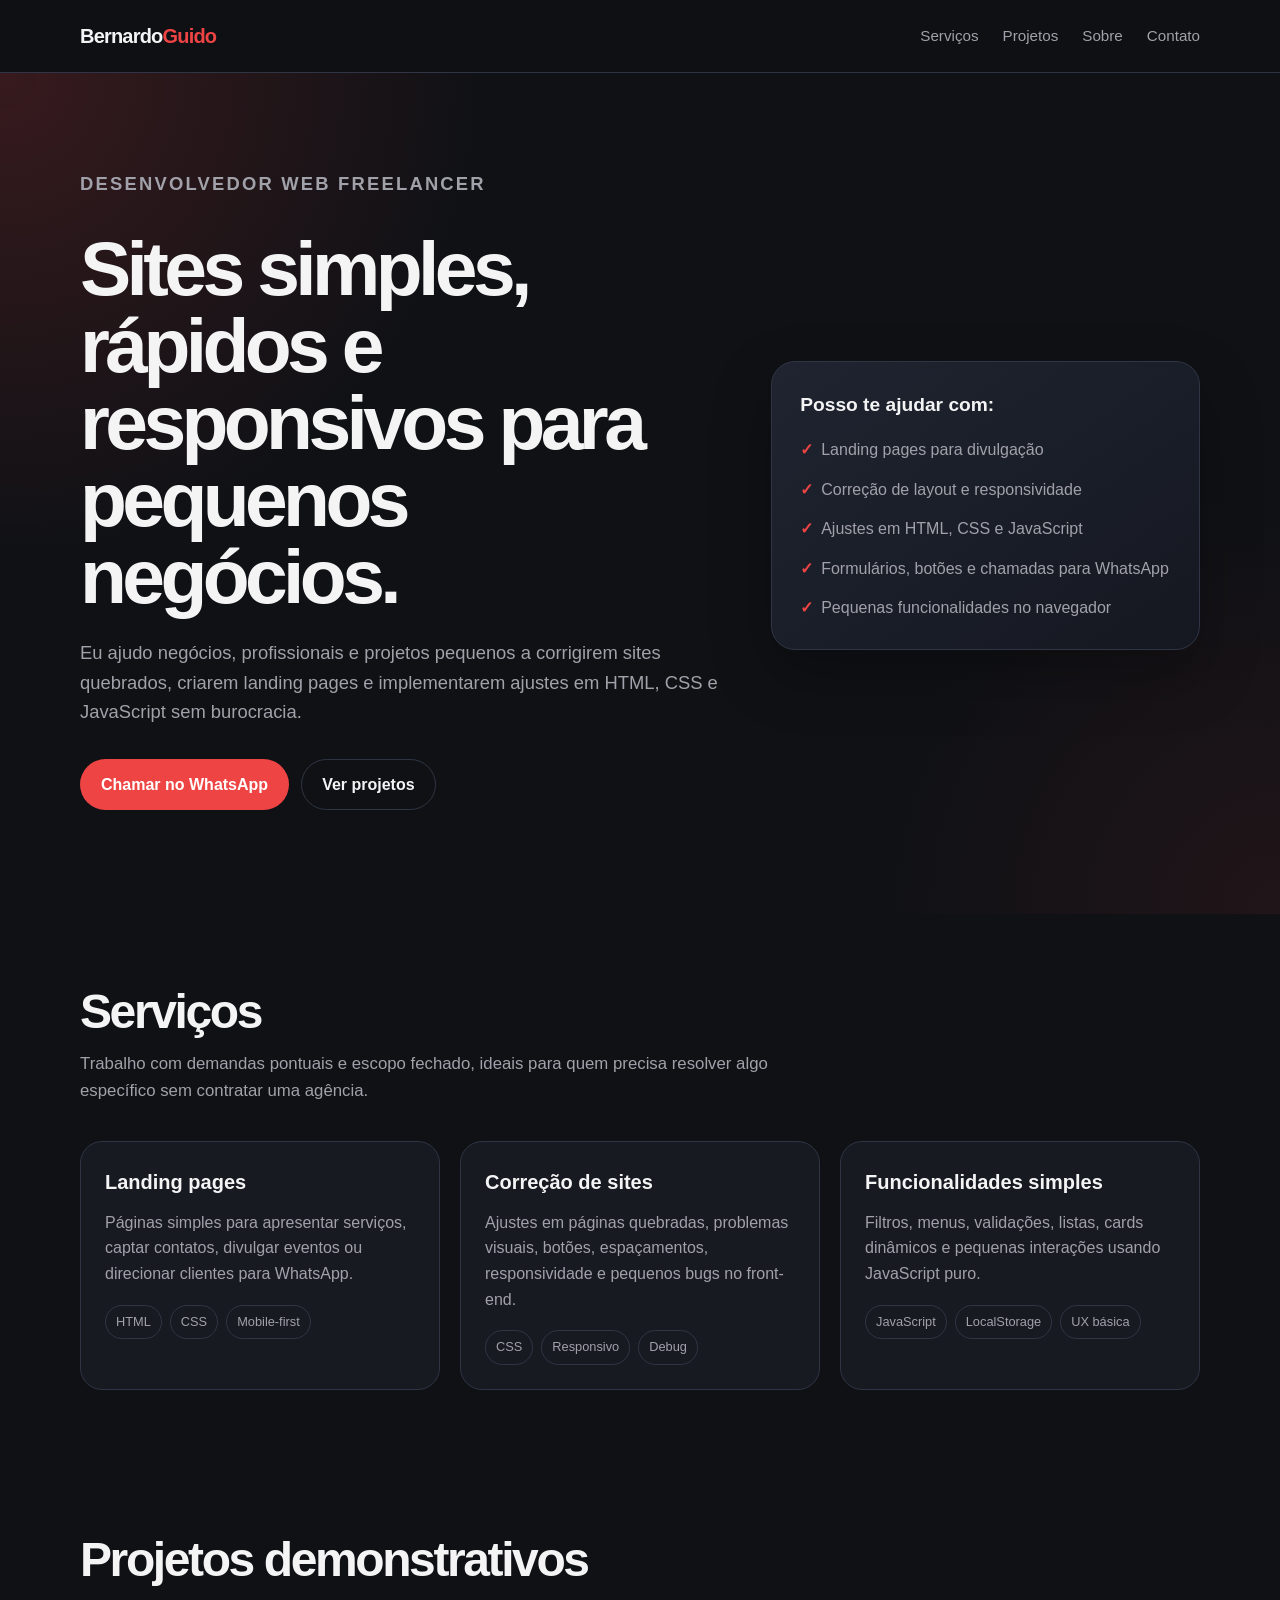
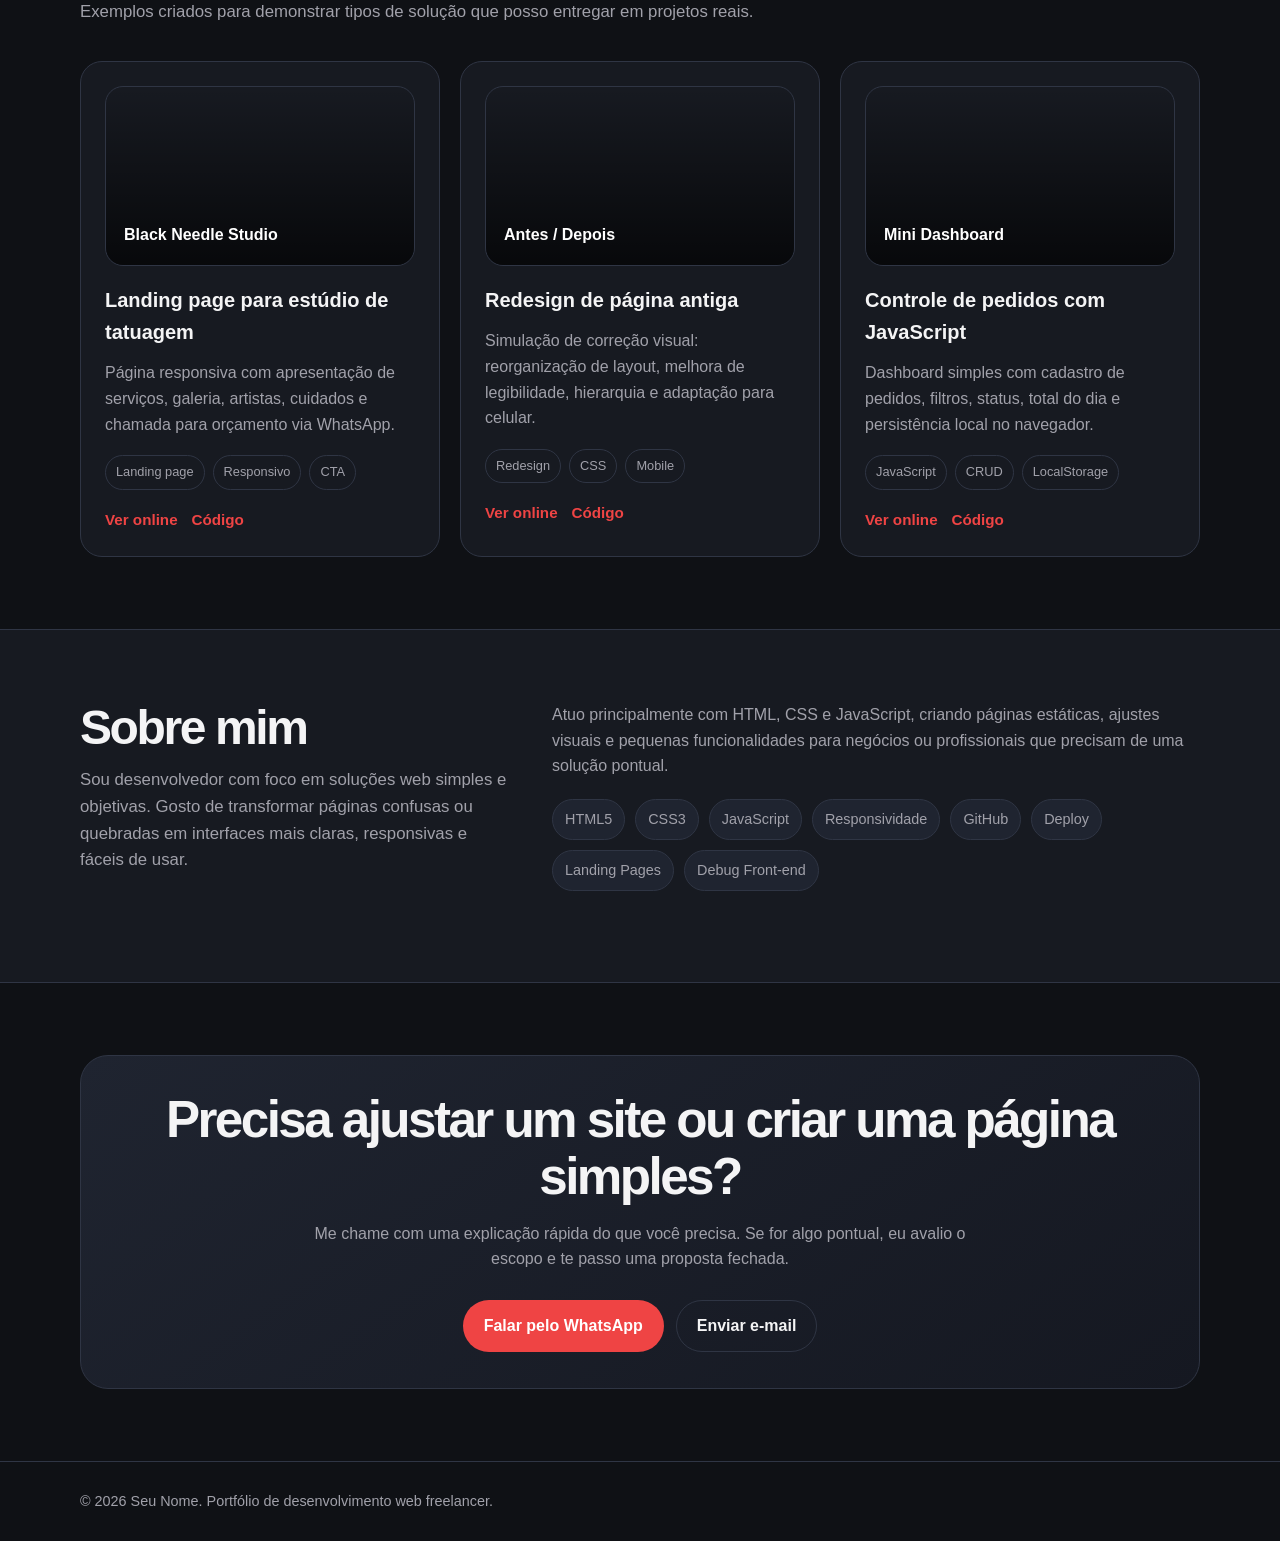
==== index.html @ eb77a030 "removido de pasta interna direto para a raiz" ====
<html lang="pt-BR">
<head>
  <meta charset="UTF-8" />
  <meta name="viewport" content="width=device-width, initial-scale=1.0" />
  <meta name="description" content="Portfólio de desenvolvedor web freelancer especializado em landing pages, ajustes de sites, responsividade e pequenos sistemas em JavaScript." />
  <title>Bernardo Guido | Desenvolvedor Web Freelancer</title>
  <link rel="stylesheet" href="styles.css" />
</head>
<body>
  <header>
    <div class="container nav">
<a href="#top" class="logo">Bernardo<span>Guido</span></a>

<button class="menu-toggle" type="button" aria-label="Abrir menu" aria-expanded="false" aria-controls="menu-principal">
  <span></span>
  <span></span>
  <span></span>
</button>

<nav id="menu-principal" class="nav-links" aria-label="Navegação principal">
        <a href="#servicos">Serviços</a>
        <a href="#projetos">Projetos</a>
        <a href="#sobre">Sobre</a>
        <a href="#contato">Contato</a>
      </nav>
    </div>
  </header>

  <main id="top">
    <section class="hero">
      <div class="container hero-grid">
        <div>
          <p class="eyebrow">Desenvolvedor web freelancer</p>
          <h1>Sites simples, rápidos e responsivos para pequenos negócios.</h1>
          <p>
            Eu ajudo negócios, profissionais e projetos pequenos a corrigirem sites quebrados,
            criarem landing pages e implementarem ajustes em HTML, CSS e JavaScript sem burocracia.
          </p>
          <div class="hero-actions">
            <a class="btn btn-primary" href="https://wa.me/5511970653429" target="_blank" rel="noopener noreferrer">Chamar no WhatsApp</a>
            <a class="btn btn-secondary" href="#projetos">Ver projetos</a>
          </div>
        </div>

        <aside class="hero-card" aria-label="Resumo dos serviços">
          <h2>Posso te ajudar com:</h2>
          <ul>
            <li>Landing pages para divulgação</li>
            <li>Correção de layout e responsividade</li>
            <li>Ajustes em HTML, CSS e JavaScript</li>
            <li>Formulários, botões e chamadas para WhatsApp</li>
            <li>Pequenas funcionalidades no navegador</li>
          </ul>
        </aside>
      </div>
    </section>

    <section id="servicos">
      <div class="container">
        <div class="section-header">
          <h2>Serviços</h2>
          <p>Trabalho com demandas pontuais e escopo fechado, ideais para quem precisa resolver algo específico sem contratar uma agência.</p>
        </div>

        <div class="services-grid">
          <article class="card">
            <h3>Landing pages</h3>
            <p>Páginas simples para apresentar serviços, captar contatos, divulgar eventos ou direcionar clientes para WhatsApp.</p>
            <div class="tags">
              <span class="tag">HTML</span>
              <span class="tag">CSS</span>
              <span class="tag">Mobile-first</span>
            </div>
          </article>

          <article class="card">
            <h3>Correção de sites</h3>
            <p>Ajustes em páginas quebradas, problemas visuais, botões, espaçamentos, responsividade e pequenos bugs no front-end.</p>
            <div class="tags">
              <span class="tag">CSS</span>
              <span class="tag">Responsivo</span>
              <span class="tag">Debug</span>
            </div>
          </article>

          <article class="card">
            <h3>Funcionalidades simples</h3>
            <p>Filtros, menus, validações, listas, cards dinâmicos e pequenas interações usando JavaScript puro.</p>
            <div class="tags">
              <span class="tag">JavaScript</span>
              <span class="tag">LocalStorage</span>
              <span class="tag">UX básica</span>
            </div>
          </article>
        </div>
      </div>
    </section>

    <section id="projetos">
      <div class="container">
        <div class="section-header">
          <h2>Projetos demonstrativos</h2>
          <p>Exemplos criados para demonstrar tipos de solução que posso entregar em projetos reais.</p>
        </div>

        <div class="projects-grid">
          <article class="card">
            <div class="project-preview">Black Needle Studio</div>
            <h3>Landing page para estúdio de tatuagem</h3>
            <p>Página responsiva com apresentação de serviços, galeria, artistas, cuidados e chamada para orçamento via WhatsApp.</p>
            <div class="tags">
              <span class="tag">Landing page</span>
              <span class="tag">Responsivo</span>
              <span class="tag">CTA</span>
            </div>
            <div class="project-links">
              <a href="./projetos/black-needle-studio/" aria-label="Ver projeto Black Needle Studio online">Ver online</a>
              <a href="#" aria-label="Ver código Black Needle Studio">Código</a>
            </div>
          </article>

          <article class="card">
            <div class="project-preview">Antes / Depois</div>
            <h3>Redesign de página antiga</h3>
            <p>Simulação de correção visual: reorganização de layout, melhora de legibilidade, hierarquia e adaptação para celular.</p>
            <div class="tags">
              <span class="tag">Redesign</span>
              <span class="tag">CSS</span>
              <span class="tag">Mobile</span>
            </div>
            <div class="project-links">
              <a href="./projetos/auto-oficina-sao-jorge/" aria-label="Ver projeto Auto Oficina São Jorge online">Ver online</a>
              <a href="#" aria-label="Ver código do redesign">Código</a>
            </div>
          </article>

          <article class="card">
            <div class="project-preview">Mini Dashboard</div>
            <h3>Controle de pedidos com JavaScript</h3>
            <p>Dashboard simples com cadastro de pedidos, filtros, status, total do dia e persistência local no navegador.</p>
            <div class="tags">
              <span class="tag">JavaScript</span>
              <span class="tag">CRUD</span>
              <span class="tag">LocalStorage</span>
            </div>
            <div class="project-links">
              <a href="./projetos/pedido-facil-dashboard/" aria-label="Ver projeto PedidoFácil Dashboard online">Ver online</a>
              <a href="#" aria-label="Ver código do mini dashboard">Código</a>
            </div>
          </article>
        </div>
      </div>
    </section>

    <section id="sobre" class="about">
      <div class="container about-grid">
        <div class="section-header">
          <h2>Sobre mim</h2>
          <p>
            Sou desenvolvedor com foco em soluções web simples e objetivas. Gosto de transformar páginas confusas ou quebradas em interfaces mais claras, responsivas e fáceis de usar.
          </p>
        </div>

        <div>
          <p class="about-text">
            Atuo principalmente com HTML, CSS e JavaScript, criando páginas estáticas, ajustes visuais e pequenas funcionalidades para negócios ou profissionais que precisam de uma solução pontual.
          </p>
          <div class="skills">
            <span class="skill">HTML5</span>
            <span class="skill">CSS3</span>
            <span class="skill">JavaScript</span>
            <span class="skill">Responsividade</span>
            <span class="skill">GitHub</span>
            <span class="skill">Deploy</span>
            <span class="skill">Landing Pages</span>
            <span class="skill">Debug Front-end</span>
          </div>
        </div>
      </div>
    </section>

    <section id="contato">
      <div class="container">
        <div class="contact-box">
          <h2>Precisa ajustar um site ou criar uma página simples?</h2>
          <p>
            Me chame com uma explicação rápida do que você precisa. Se for algo pontual, eu avalio o escopo e te passo uma proposta fechada.
          </p>
          <div class="hero-actions contact-actions">
            <a class="btn btn-primary" href="" target="_blank" rel="noopener noreferrer">Falar pelo WhatsApp</a>
            <a class="btn btn-secondary" href="">Enviar e-mail</a>
          </div>
        </div>
      </div>
    </section>
  </main>

  <footer>
    <div class="container">
      <p>© 2026 Seu Nome. Portfólio de desenvolvimento web freelancer.</p>
    </div>
  </footer>
  <script src="script.js"></script>
</body>
</html>
---- styles.css ----
:root {
  --bg: #0f1115;
  --bg-soft: #171a21;
  --card: #1f2430;
  --text: #f4f4f5;
  --muted: #a1a1aa;
  --accent: #ef4444;
  --accent-hover: #dc2626;
  --border: #2f3544;
  --max-width: 1120px;
}

* {
  box-sizing: border-box;
  margin: 0;
  padding: 0;
}

html {
  scroll-behavior: smooth;
}

body {
  font-family: Arial, Helvetica, sans-serif;
  background: var(--bg);
  color: var(--text);
  line-height: 1.6;
}

a {
  color: inherit;
  text-decoration: none;
}

img {
  max-width: 100%;
  display: block;
}

.container {
  width: min(100% - 32px, var(--max-width));
  margin: 0 auto;
}

header {
  position: sticky;
  top: 0;
  z-index: 10;
  background: rgba(15, 17, 21, 0.92);
  backdrop-filter: blur(12px);
  border-bottom: 1px solid var(--border);
}

.nav {
  position: relative;
  min-height: 72px;
  display: flex;
  align-items: center;
  justify-content: space-between;
  gap: 24px;
}

.logo {
  font-weight: 800;
  letter-spacing: -0.04em;
  font-size: 1.25rem;
}

.logo span {
  color: var(--accent);
}

.nav-links {
  display: flex;
  align-items: center;
  gap: 24px;
  font-size: 0.95rem;
  color: var(--muted);
}

.nav-links a:hover {
  color: var(--text);
}

.menu-toggle {
  display: none;
  width: 44px;
  height: 44px;
  border: 1px solid var(--border);
  border-radius: 12px;
  background: transparent;
  cursor: pointer;
  align-items: center;
  justify-content: center;
  flex-direction: column;
  gap: 5px;
}

.menu-toggle span {
  width: 20px;
  height: 2px;
  border-radius: 999px;
  background: var(--text);
  transition: 0.2s ease;
}

.menu-toggle[aria-expanded="true"] span:nth-child(1) {
  transform: translateY(7px) rotate(45deg);
}

.menu-toggle[aria-expanded="true"] span:nth-child(2) {
  opacity: 0;
}

.menu-toggle[aria-expanded="true"] span:nth-child(3) {
  transform: translateY(-7px) rotate(-45deg);
}

.btn {
  display: inline-flex;
  align-items: center;
  justify-content: center;
  border-radius: 999px;
  padding: 12px 20px;
  font-weight: 700;
  border: 1px solid transparent;
  transition: 0.2s ease;
  cursor: pointer;
}

.btn-primary {
  background: var(--accent);
  color: white;
}

.btn-primary:hover {
  background: var(--accent-hover);
  transform: translateY(-1px);
}

.btn-secondary {
  border-color: var(--border);
  color: var(--text);
  background: transparent;
}

.btn-secondary:hover {
  border-color: var(--accent);
  color: white;
}

.hero {
  padding: 96px 0 72px;
  background:
    radial-gradient(circle at top left, rgba(239, 68, 68, 0.18), transparent 32%),
    radial-gradient(circle at bottom right, rgba(239, 68, 68, 0.08), transparent 28%);
}

.hero-grid {
  display: grid;
  grid-template-columns: 1.2fr 0.8fr;
  gap: 48px;
  align-items: center;
}

.eyebrow {
  color: var(--accent);
  font-weight: 800;
  text-transform: uppercase;
  letter-spacing: 0.12em;
  font-size: 0.8rem;
  margin-bottom: 16px;
}

h1 {
  font-size: clamp(2.4rem, 7vw, 4.8rem);
  line-height: 1;
  letter-spacing: -0.06em;
  margin-bottom: 24px;
}

.hero p {
  color: var(--muted);
  font-size: 1.15rem;
  max-width: 640px;
  margin-bottom: 32px;
}

.hero-actions {
  display: flex;
  flex-wrap: wrap;
  gap: 12px;
  margin-bottom: 32px;
}

.hero-card {
  background: linear-gradient(145deg, var(--card), #151821);
  border: 1px solid var(--border);
  border-radius: 24px;
  padding: 28px;
  box-shadow: 0 24px 60px rgba(0, 0, 0, 0.28);
}

.hero-card h2 {
  font-size: 1.2rem;
  margin-bottom: 16px;
}

.hero-card ul {
  list-style: none;
  display: grid;
  gap: 14px;
  color: var(--muted);
}

.hero-card li::before {
  content: "✓";
  color: var(--accent);
  font-weight: 900;
  margin-right: 8px;
}

section {
  padding: 72px 0;
}

.section-header {
  margin-bottom: 36px;
  max-width: 720px;
}

.section-header h2 {
  font-size: clamp(2rem, 4vw, 3rem);
  line-height: 1.1;
  letter-spacing: -0.05em;
  margin-bottom: 12px;
}

.section-header p {
  color: var(--muted);
  font-size: 1.05rem;
}

.services-grid,
.projects-grid {
  display: grid;
  grid-template-columns: repeat(3, 1fr);
  gap: 20px;
}

.card {
  background: var(--bg-soft);
  border: 1px solid var(--border);
  border-radius: 22px;
  padding: 24px;
  min-height: 100%;
}

.card h3 {
  font-size: 1.25rem;
  margin-bottom: 12px;
}

.card p {
  color: var(--muted);
  margin-bottom: 16px;
}

.tags {
  display: flex;
  flex-wrap: wrap;
  gap: 8px;
  margin-top: 18px;
}

.tag {
  font-size: 0.8rem;
  color: var(--muted);
  border: 1px solid var(--border);
  border-radius: 999px;
  padding: 6px 10px;
}

.project-preview {
  height: 180px;
  border-radius: 18px;
  margin-bottom: 18px;
  border: 1px solid var(--border);
  display: flex;
  align-items: end;
  padding: 18px;
  color: white;
  font-weight: 900;
  overflow: hidden;
  position: relative;
  isolation: isolate;
}

.project-preview::before {
  content: "";
  position: absolute;
  inset: 0;
  background: linear-gradient(180deg, transparent, rgba(0, 0, 0, 0.68));
  z-index: -1;
}

.project-preview span {
  position: relative;
  z-index: 1;
}

.project-preview-tattoo {
  background:
    radial-gradient(circle at 70% 20%, rgba(239, 68, 68, 0.28), transparent 26%),
    linear-gradient(135deg, #ece7dd 0%, #111111 58%, #b31312 100%);
}

.project-preview-redesign {
  background:
    linear-gradient(135deg, #fef08a 0%, #f97316 34%, #1f2933 72%, #ffffff 100%);
}

.project-preview-dashboard {
  background:
    radial-gradient(circle at 75% 25%, rgba(156, 255, 58, 0.28), transparent 28%),
    linear-gradient(135deg, #070b12 0%, #101827 55%, #9cff3a 140%);
}

.project-card {
  display: flex;
  flex-direction: column;
}

.project-card .project-links {
  margin-top: auto;
  padding-top: 18px;
}

.project-links {
  display: flex;
  gap: 14px;
  margin-top: 18px;
  font-weight: 700;
  font-size: 0.95rem;
}

.project-links a {
  color: var(--accent);
}

.about {
  background: var(--bg-soft);
  border-top: 1px solid var(--border);
  border-bottom: 1px solid var(--border);
}

.about-grid {
  display: grid;
  grid-template-columns: 0.8fr 1.2fr;
  gap: 40px;
  align-items: start;
}

.about-text {
  color: var(--muted);
  margin-bottom: 20px;
}

.skills {
  display: flex;
  flex-wrap: wrap;
  gap: 10px;
}

.skill {
  background: var(--card);
  border: 1px solid var(--border);
  border-radius: 999px;
  padding: 8px 12px;
  color: var(--muted);
  font-size: 0.9rem;
}

.contact-box {
  background: linear-gradient(145deg, var(--card), #151821);
  border: 1px solid var(--border);
  border-radius: 28px;
  padding: 36px;
  text-align: center;
}

.contact-box h2 {
  font-size: clamp(2rem, 4vw, 3.2rem);
  line-height: 1.1;
  letter-spacing: -0.05em;
  margin-bottom: 16px;
}

.contact-box p {
  color: var(--muted);
  max-width: 680px;
  margin: 0 auto 28px;
}

.contact-actions {
  justify-content: center;
  margin-bottom: 0;
}

footer {
  padding: 28px 0;
  color: var(--muted);
  border-top: 1px solid var(--border);
  font-size: 0.9rem;
}

@media (max-width: 860px) {
  .hero-grid,
  .about-grid,
  .services-grid,
  .projects-grid {
    grid-template-columns: 1fr;
  }

  .menu-toggle {
    display: inline-flex;
    flex-shrink: 0;
  }

  .nav-links {
    position: absolute;
    top: calc(100% + 10px);
    left: 0;
    right: 0;
    display: none;
    flex-direction: column;
    align-items: stretch;
    gap: 0;
    padding: 12px;
    background: var(--bg-soft);
    border: 1px solid var(--border);
    border-radius: 18px;
    box-shadow: 0 24px 60px rgba(0, 0, 0, 0.28);
  }

  .nav-links.active {
    display: flex;
  }

  .nav-links a {
    padding: 14px 12px;
    border-radius: 12px;
  }

  .nav-links a:hover {
    background: var(--card);
  }

  .hero {
    padding-top: 72px;
  }
}

@media (max-width: 520px) {
  .hero-actions,
  .project-links {
    flex-direction: column;
  }

  .btn {
    width: 100%;
  }

  .hero-card,
  .contact-box,
  .card {
    padding: 22px;
  }
}
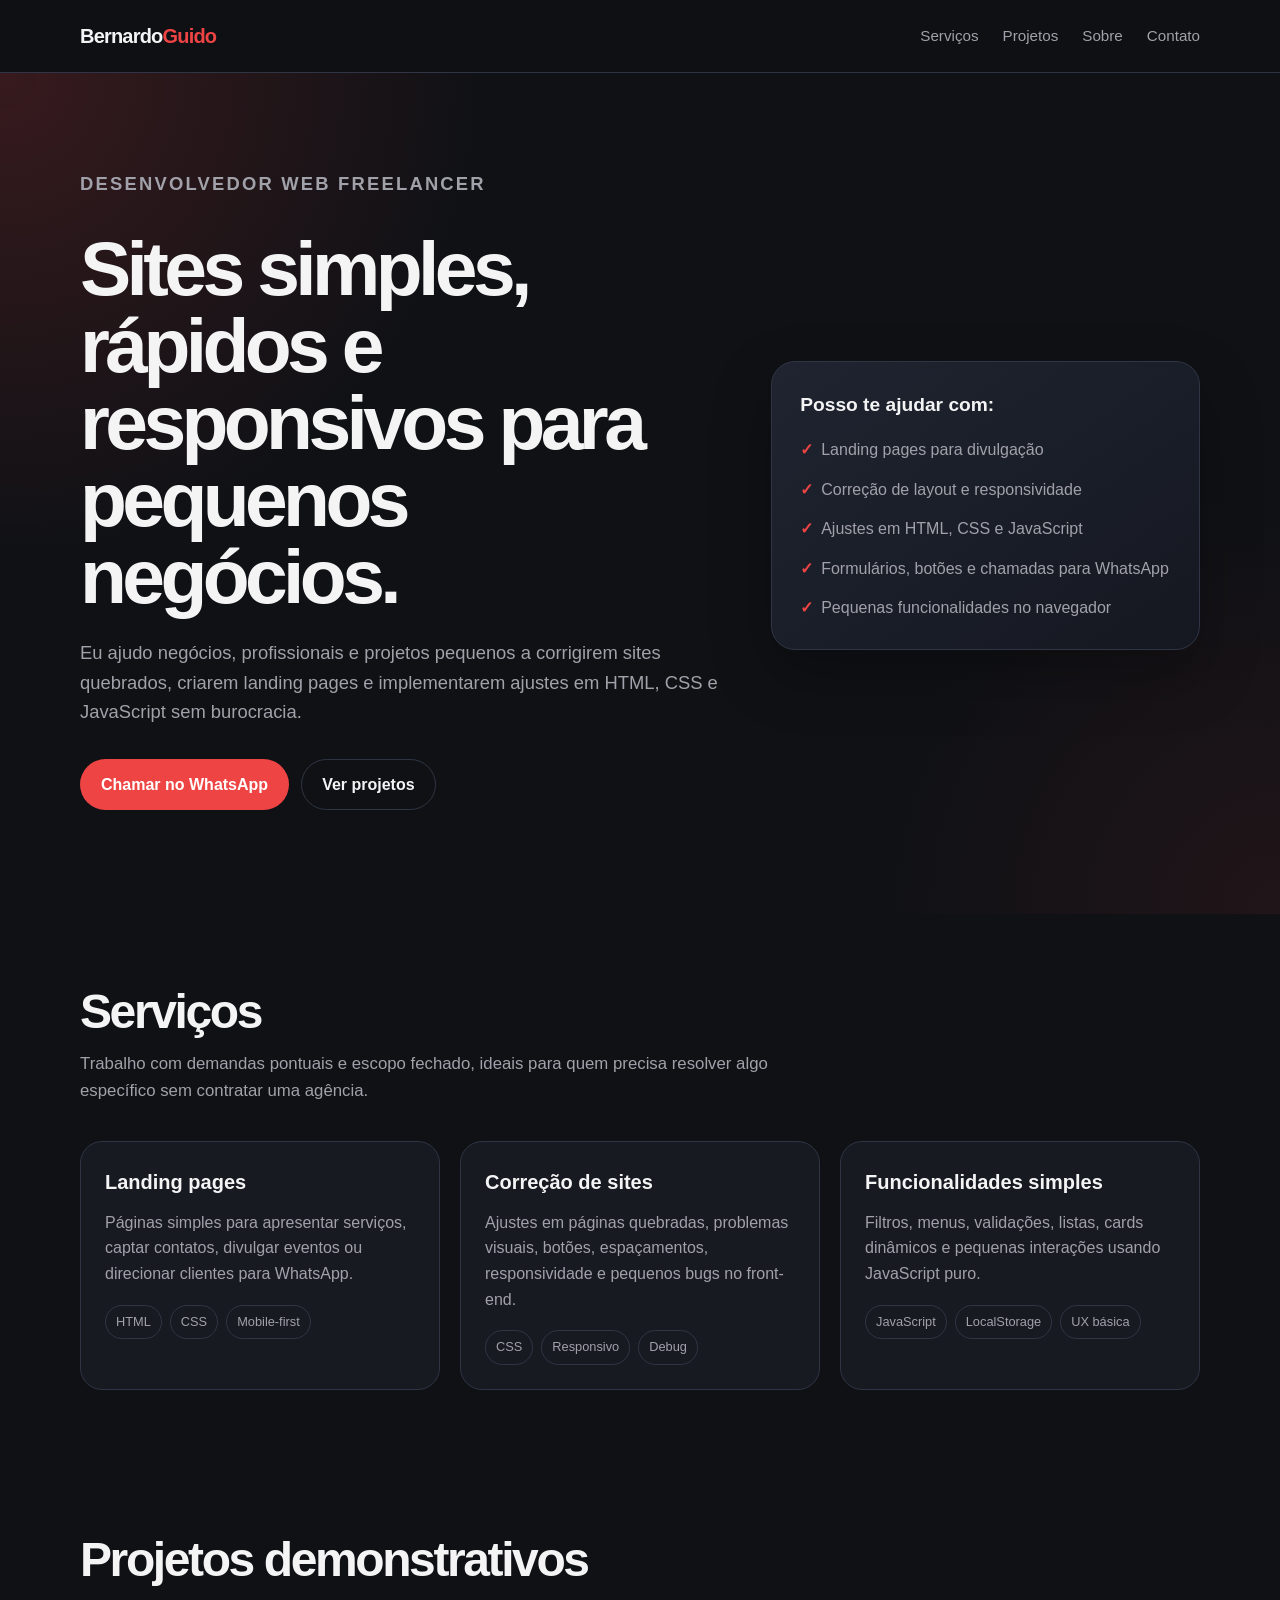
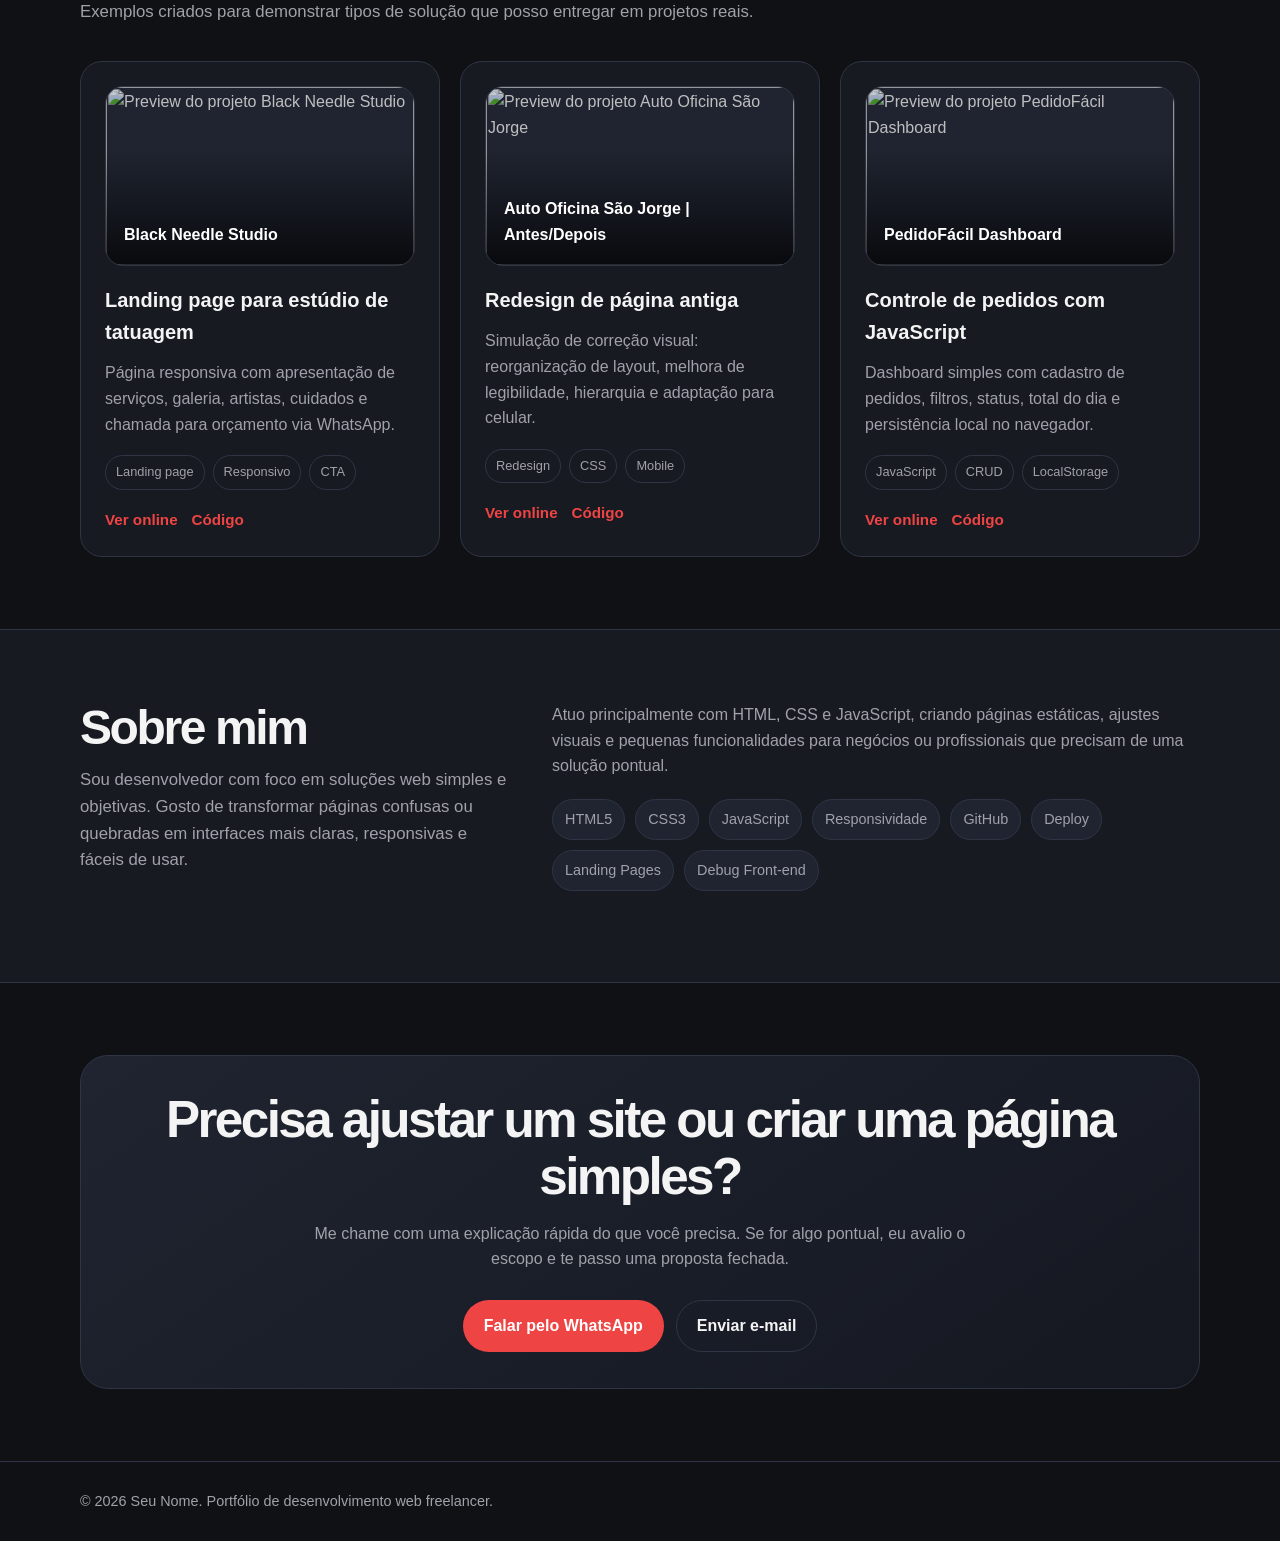
==== commit 45643f0a: "ajustado cards dos projetos" ====
--- a/index.html
+++ b/index.html
@@ -1,23 +1,27 @@
 <html lang="pt-BR">
+
 <head>
   <meta charset="UTF-8" />
   <meta name="viewport" content="width=device-width, initial-scale=1.0" />
-  <meta name="description" content="Portfólio de desenvolvedor web freelancer especializado em landing pages, ajustes de sites, responsividade e pequenos sistemas em JavaScript." />
+  <meta name="description"
+    content="Portfólio de desenvolvedor web freelancer especializado em landing pages, ajustes de sites, responsividade e pequenos sistemas em JavaScript." />
   <title>Bernardo Guido | Desenvolvedor Web Freelancer</title>
   <link rel="stylesheet" href="styles.css" />
 </head>
+
 <body>
   <header>
     <div class="container nav">
-<a href="#top" class="logo">Bernardo<span>Guido</span></a>
-
-<button class="menu-toggle" type="button" aria-label="Abrir menu" aria-expanded="false" aria-controls="menu-principal">
-  <span></span>
-  <span></span>
-  <span></span>
-</button>
-
-<nav id="menu-principal" class="nav-links" aria-label="Navegação principal">
+      <a href="#top" class="logo">Bernardo<span>Guido</span></a>
+
+      <button class="menu-toggle" type="button" aria-label="Abrir menu" aria-expanded="false"
+        aria-controls="menu-principal">
+        <span></span>
+        <span></span>
+        <span></span>
+      </button>
+
+      <nav id="menu-principal" class="nav-links" aria-label="Navegação principal">
         <a href="#servicos">Serviços</a>
         <a href="#projetos">Projetos</a>
         <a href="#sobre">Sobre</a>
@@ -37,7 +41,8 @@
             criarem landing pages e implementarem ajustes em HTML, CSS e JavaScript sem burocracia.
           </p>
           <div class="hero-actions">
-            <a class="btn btn-primary" href="https://wa.me/5511970653429" target="_blank" rel="noopener noreferrer">Chamar no WhatsApp</a>
+            <a class="btn btn-primary" href="https://wa.me/5511970653429" target="_blank"
+              rel="noopener noreferrer">Chamar no WhatsApp</a>
             <a class="btn btn-secondary" href="#projetos">Ver projetos</a>
           </div>
         </div>
@@ -59,13 +64,15 @@
       <div class="container">
         <div class="section-header">
           <h2>Serviços</h2>
-          <p>Trabalho com demandas pontuais e escopo fechado, ideais para quem precisa resolver algo específico sem contratar uma agência.</p>
+          <p>Trabalho com demandas pontuais e escopo fechado, ideais para quem precisa resolver algo específico sem
+            contratar uma agência.</p>
         </div>
 
         <div class="services-grid">
           <article class="card">
             <h3>Landing pages</h3>
-            <p>Páginas simples para apresentar serviços, captar contatos, divulgar eventos ou direcionar clientes para WhatsApp.</p>
+            <p>Páginas simples para apresentar serviços, captar contatos, divulgar eventos ou direcionar clientes para
+              WhatsApp.</p>
             <div class="tags">
               <span class="tag">HTML</span>
               <span class="tag">CSS</span>
@@ -75,7 +82,8 @@
 
           <article class="card">
             <h3>Correção de sites</h3>
-            <p>Ajustes em páginas quebradas, problemas visuais, botões, espaçamentos, responsividade e pequenos bugs no front-end.</p>
+            <p>Ajustes em páginas quebradas, problemas visuais, botões, espaçamentos, responsividade e pequenos bugs no
+              front-end.</p>
             <div class="tags">
               <span class="tag">CSS</span>
               <span class="tag">Responsivo</span>
@@ -105,47 +113,65 @@
 
         <div class="projects-grid">
           <article class="card">
-            <div class="project-preview">Black Needle Studio</div>
+            <div class="project-preview">
+              <img src="../assets/preview-black-needle.jpg" alt="Preview do projeto Black Needle Studio" />
+              <span>Black Needle Studio</span>
+            </div>
             <h3>Landing page para estúdio de tatuagem</h3>
-            <p>Página responsiva com apresentação de serviços, galeria, artistas, cuidados e chamada para orçamento via WhatsApp.</p>
+            <p>Página responsiva com apresentação de serviços, galeria, artistas, cuidados e chamada para orçamento via
+              WhatsApp.</p>
             <div class="tags">
               <span class="tag">Landing page</span>
               <span class="tag">Responsivo</span>
               <span class="tag">CTA</span>
             </div>
             <div class="project-links">
-              <a href="./projetos/black-needle-studio/" aria-label="Ver projeto Black Needle Studio online">Ver online</a>
-              <a href="#" aria-label="Ver código Black Needle Studio">Código</a>
-            </div>
-          </article>
-
-          <article class="card">
-            <div class="project-preview">Antes / Depois</div>
+              <a href="./projetos/black-needle-studio/" aria-label="Ver projeto Black Needle Studio online">Ver
+                online</a>
+              <a href="https://github.com/Beguido2/portfolio-freelas/tree/main/projetos/black-needle-studio"
+                target="_blank" rel="noopener noreferrer" aria-label="Ver código Black Needle Studio">Código</a>
+            </div>
+          </article>
+
+          <article class="card">
+            <div class="project-preview">
+              <img src="../assets/preview-auto-oficina.jpg" alt="Preview do projeto Auto Oficina São Jorge" />
+              <span>Auto Oficina São Jorge | Antes/Depois</span>
+            </div>
             <h3>Redesign de página antiga</h3>
-            <p>Simulação de correção visual: reorganização de layout, melhora de legibilidade, hierarquia e adaptação para celular.</p>
+            <p>Simulação de correção visual: reorganização de layout, melhora de legibilidade, hierarquia e adaptação
+              para celular.</p>
             <div class="tags">
               <span class="tag">Redesign</span>
               <span class="tag">CSS</span>
               <span class="tag">Mobile</span>
             </div>
             <div class="project-links">
-              <a href="./projetos/auto-oficina-sao-jorge/" aria-label="Ver projeto Auto Oficina São Jorge online">Ver online</a>
-              <a href="#" aria-label="Ver código do redesign">Código</a>
-            </div>
-          </article>
-
-          <article class="card">
-            <div class="project-preview">Mini Dashboard</div>
+              <a href="./projetos/auto-oficina-sao-jorge/" aria-label="Ver projeto Auto Oficina São Jorge online">Ver
+                online</a>
+              <a href="https://github.com/Beguido2/portfolio-freelas/tree/main/projetos/auto-oficina-sao-jorge"
+                target="_blank" rel="noopener noreferrer" aria-label="Ver código do redesign">Código</a>
+            </div>
+          </article>
+
+          <article class="card">
+            <div class="project-preview">
+              <img src="../assets/preview-pedido-facil.jpg" alt="Preview do projeto PedidoFácil Dashboard" />
+              <span>PedidoFácil Dashboard</span>
+            </div>
             <h3>Controle de pedidos com JavaScript</h3>
-            <p>Dashboard simples com cadastro de pedidos, filtros, status, total do dia e persistência local no navegador.</p>
+            <p>Dashboard simples com cadastro de pedidos, filtros, status, total do dia e persistência local no
+              navegador.</p>
             <div class="tags">
               <span class="tag">JavaScript</span>
               <span class="tag">CRUD</span>
               <span class="tag">LocalStorage</span>
             </div>
             <div class="project-links">
-              <a href="./projetos/pedido-facil-dashboard/" aria-label="Ver projeto PedidoFácil Dashboard online">Ver online</a>
-              <a href="#" aria-label="Ver código do mini dashboard">Código</a>
+              <a href="./projetos/pedido-facil-dashboard/" aria-label="Ver projeto PedidoFácil Dashboard online">Ver
+                online</a>
+              <a href="https://github.com/Beguido2/portfolio-freelas/tree/main/projetos/pedido-facil-dashboard"
+                target="_blank" rel="noopener noreferrer" aria-label="Ver código do mini dashboard">Código</a>
             </div>
           </article>
         </div>
@@ -157,13 +183,15 @@
         <div class="section-header">
           <h2>Sobre mim</h2>
           <p>
-            Sou desenvolvedor com foco em soluções web simples e objetivas. Gosto de transformar páginas confusas ou quebradas em interfaces mais claras, responsivas e fáceis de usar.
+            Sou desenvolvedor com foco em soluções web simples e objetivas. Gosto de transformar páginas confusas ou
+            quebradas em interfaces mais claras, responsivas e fáceis de usar.
           </p>
         </div>
 
         <div>
           <p class="about-text">
-            Atuo principalmente com HTML, CSS e JavaScript, criando páginas estáticas, ajustes visuais e pequenas funcionalidades para negócios ou profissionais que precisam de uma solução pontual.
+            Atuo principalmente com HTML, CSS e JavaScript, criando páginas estáticas, ajustes visuais e pequenas
+            funcionalidades para negócios ou profissionais que precisam de uma solução pontual.
           </p>
           <div class="skills">
             <span class="skill">HTML5</span>
@@ -184,11 +212,13 @@
         <div class="contact-box">
           <h2>Precisa ajustar um site ou criar uma página simples?</h2>
           <p>
-            Me chame com uma explicação rápida do que você precisa. Se for algo pontual, eu avalio o escopo e te passo uma proposta fechada.
+            Me chame com uma explicação rápida do que você precisa. Se for algo pontual, eu avalio o escopo e te passo
+            uma proposta fechada.
           </p>
           <div class="hero-actions contact-actions">
-            <a class="btn btn-primary" href="" target="_blank" rel="noopener noreferrer">Falar pelo WhatsApp</a>
-            <a class="btn btn-secondary" href="">Enviar e-mail</a>
+            <a class="btn btn-primary" href="https://wa.me/5511970653429" target="_blank"
+              rel="noopener noreferrer">Falar pelo WhatsApp</a>
+            <a class="btn btn-secondary" href="mailto:beguidof@gmail.com">Enviar e-mail</a>
           </div>
         </div>
       </div>
@@ -202,4 +232,5 @@
   </footer>
   <script src="script.js"></script>
 </body>
+
 </html>
--- a/styles.css
+++ b/styles.css
@@ -286,44 +286,73 @@
   border-radius: 18px;
   margin-bottom: 18px;
   border: 1px solid var(--border);
-  display: flex;
-  align-items: end;
-  padding: 18px;
+  overflow: hidden;
+  position: relative;
+  background: var(--card);
+  transition: transform 0.35s ease;
+}
+
+.project-preview img {
+  width: 100%;
+  height: 100%;
+  object-fit: cover;
+  display: block;
+  filter: brightness(0.78) saturate(1.05);
+  transition: 0.22s ease;
+}
+
+.project-preview span {
+  position: absolute;
+  left: 18px;
+  right: 18px;
+  bottom: 18px;
   color: white;
   font-weight: 900;
-  overflow: hidden;
-  position: relative;
-  isolation: isolate;
-}
-
-.project-preview::before {
+  z-index: 1;
+}
+
+.project-preview::after {
   content: "";
   position: absolute;
   inset: 0;
-  background: linear-gradient(180deg, transparent, rgba(0, 0, 0, 0.68));
-  z-index: -1;
-}
-
-.project-preview span {
-  position: relative;
-  z-index: 1;
+  background: linear-gradient(180deg, transparent 35%, rgba(0, 0, 0, 0.72));
+}
+
+.project-preview:hover img {
+  transform: scale(1.05);
+  filter: brightness(0.95) saturate(1.15);
 }
 
 .project-preview-tattoo {
-  background:
-    radial-gradient(circle at 70% 20%, rgba(239, 68, 68, 0.28), transparent 26%),
-    linear-gradient(135deg, #ece7dd 0%, #111111 58%, #b31312 100%);
+    background-image: url("../assets/black-needle-preview.jpg");
+    background-size: cover;
+    background-position: center;
 }
 
 .project-preview-redesign {
-  background:
-    linear-gradient(135deg, #fef08a 0%, #f97316 34%, #1f2933 72%, #ffffff 100%);
+    background-image: url("../assets/sao-jorge-preview.jpg");
+    background-size: cover;
+    background-position: center top;
 }
 
 .project-preview-dashboard {
-  background:
-    radial-gradient(circle at 75% 25%, rgba(156, 255, 58, 0.28), transparent 28%),
-    linear-gradient(135deg, #070b12 0%, #101827 55%, #9cff3a 140%);
+    background-image: url("../assets/dashboard-preview.jpg");
+    background-size: cover;
+    background-position: center;
+}
+
+.project-card:hover .project-preview {
+    transform: scale(1.04);
+}
+
+.project-links a {
+  color: var(--accent);
+}
+
+.about {
+  background: var(--bg-soft);
+  border-top: 1px solid var(--border);
+  border-bottom: 1px solid var(--border);
 }
 
 .project-card {
@@ -333,6 +362,16 @@
 
 .project-card .project-links {
   margin-top: auto;
+.project-links a {
+  color: var(--accent);
+}
+
+.about {
+  background: var(--bg-soft);
+  border-top: 1px solid var(--border);
+  border-bottom: 1px solid var(--border);
+}
+
   padding-top: 18px;
 }
 
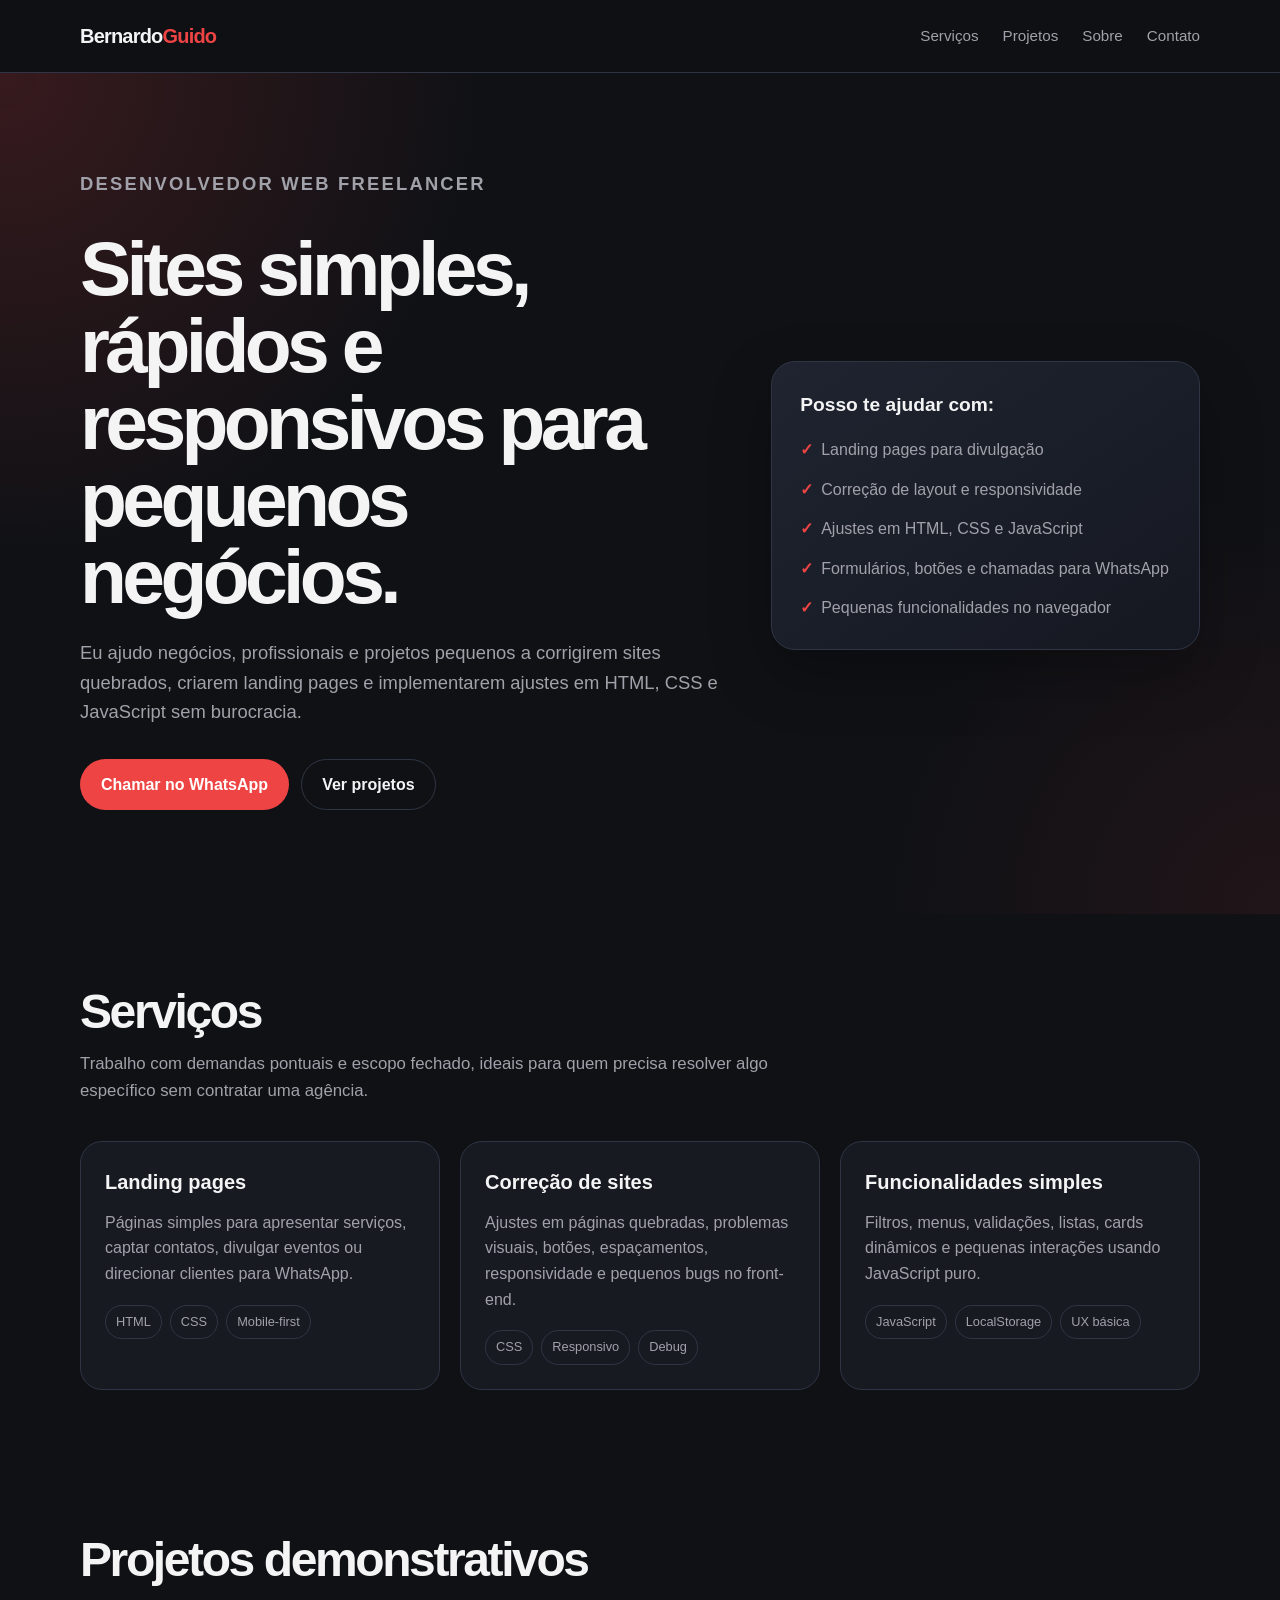
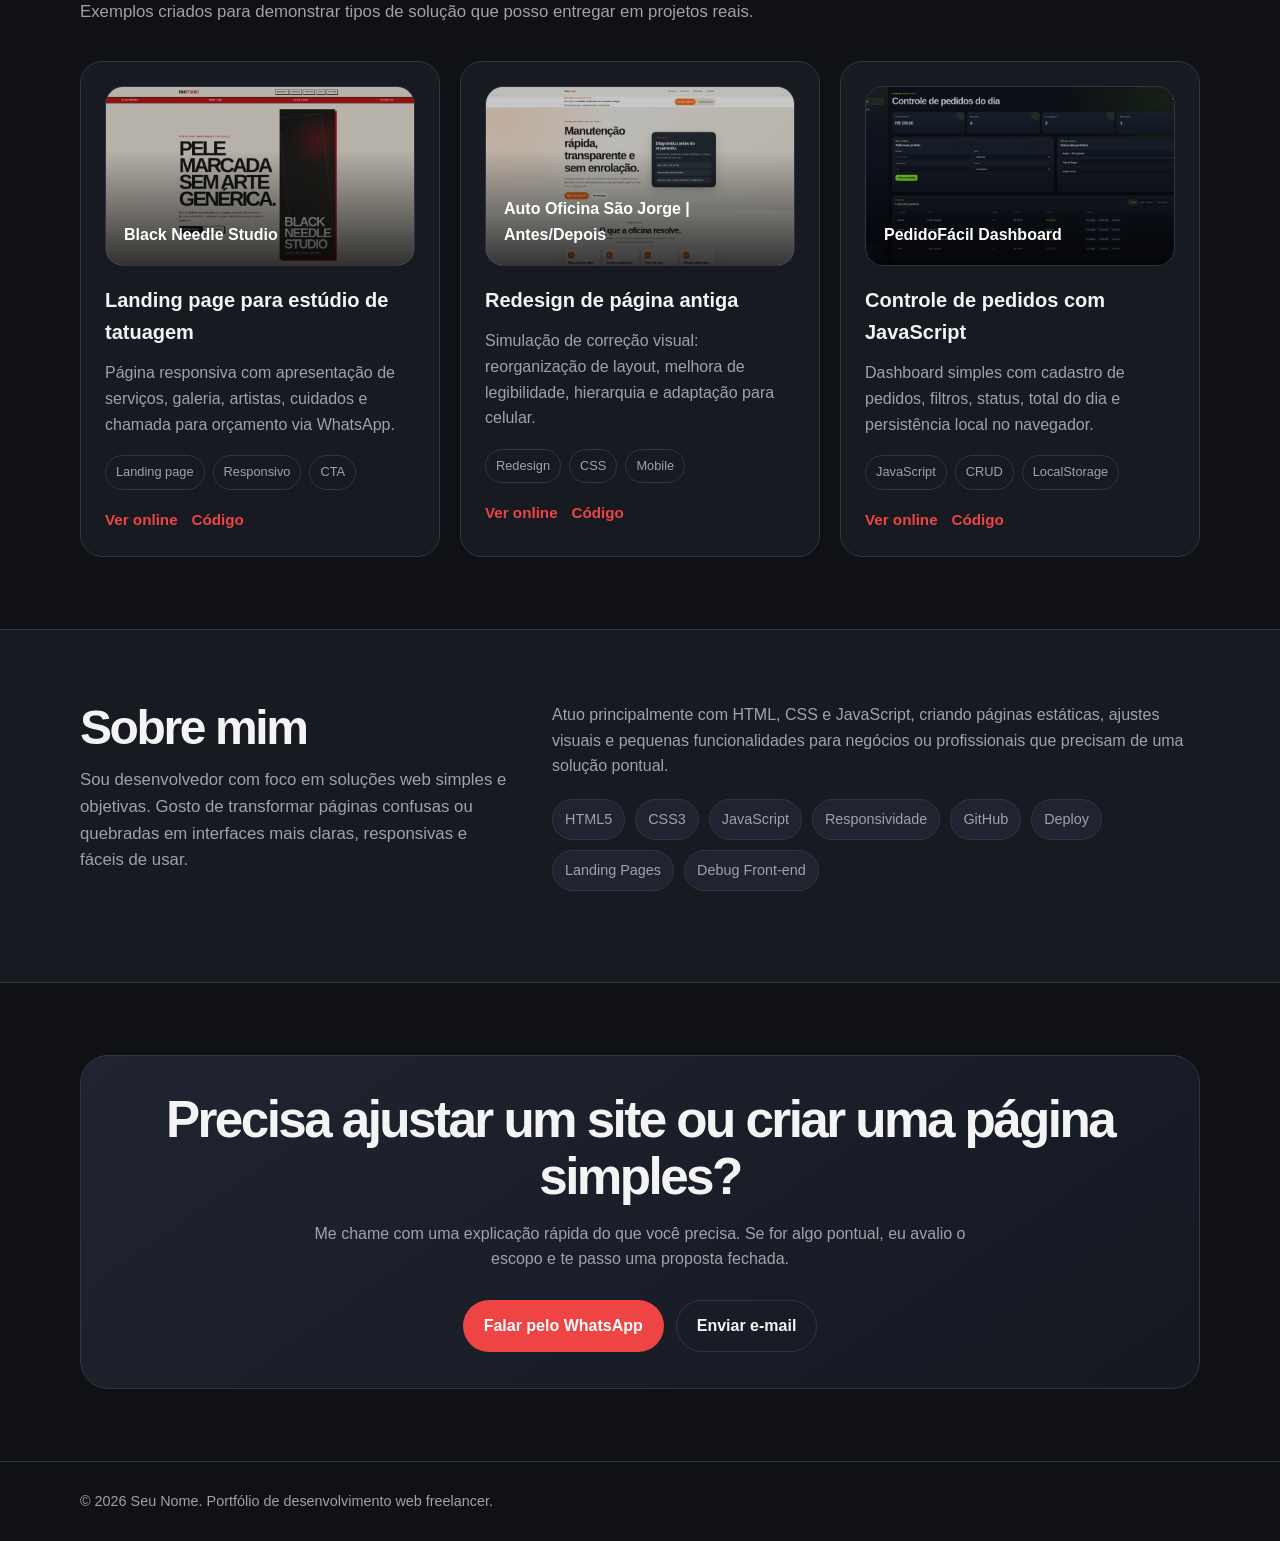
==== commit 77e1c01f: "a" ====
--- a/index.html
+++ b/index.html
@@ -114,7 +114,7 @@
         <div class="projects-grid">
           <article class="card">
             <div class="project-preview">
-              <img src="../assets/preview-black-needle.jpg" alt="Preview do projeto Black Needle Studio" />
+              <img src="assets/preview-black-needle.jpg" alt="Preview do projeto Black Needle Studio" />
               <span>Black Needle Studio</span>
             </div>
             <h3>Landing page para estúdio de tatuagem</h3>
@@ -126,7 +126,7 @@
               <span class="tag">CTA</span>
             </div>
             <div class="project-links">
-              <a href="./projetos/black-needle-studio/" aria-label="Ver projeto Black Needle Studio online">Ver
+              <a href="projetos/black-needle-studio/" aria-label="Ver projeto Black Needle Studio online">Ver
                 online</a>
               <a href="https://github.com/Beguido2/portfolio-freelas/tree/main/projetos/black-needle-studio"
                 target="_blank" rel="noopener noreferrer" aria-label="Ver código Black Needle Studio">Código</a>
@@ -135,7 +135,7 @@
 
           <article class="card">
             <div class="project-preview">
-              <img src="../assets/preview-auto-oficina.jpg" alt="Preview do projeto Auto Oficina São Jorge" />
+              <img src="assets/preview-auto-oficina.jpg" alt="Preview do projeto Auto Oficina São Jorge" />
               <span>Auto Oficina São Jorge | Antes/Depois</span>
             </div>
             <h3>Redesign de página antiga</h3>
@@ -147,7 +147,7 @@
               <span class="tag">Mobile</span>
             </div>
             <div class="project-links">
-              <a href="./projetos/auto-oficina-sao-jorge/" aria-label="Ver projeto Auto Oficina São Jorge online">Ver
+              <a href="projetos/auto-oficina-sao-jorge/" aria-label="Ver projeto Auto Oficina São Jorge online">Ver
                 online</a>
               <a href="https://github.com/Beguido2/portfolio-freelas/tree/main/projetos/auto-oficina-sao-jorge"
                 target="_blank" rel="noopener noreferrer" aria-label="Ver código do redesign">Código</a>
@@ -156,7 +156,7 @@
 
           <article class="card">
             <div class="project-preview">
-              <img src="../assets/preview-pedido-facil.jpg" alt="Preview do projeto PedidoFácil Dashboard" />
+              <img src="assets/preview-pedido-facil.jpg" alt="Preview do projeto PedidoFácil Dashboard" />
               <span>PedidoFácil Dashboard</span>
             </div>
             <h3>Controle de pedidos com JavaScript</h3>
@@ -168,7 +168,7 @@
               <span class="tag">LocalStorage</span>
             </div>
             <div class="project-links">
-              <a href="./projetos/pedido-facil-dashboard/" aria-label="Ver projeto PedidoFácil Dashboard online">Ver
+              <a href="projetos/pedido-facil-dashboard/" aria-label="Ver projeto PedidoFácil Dashboard online">Ver
                 online</a>
               <a href="https://github.com/Beguido2/portfolio-freelas/tree/main/projetos/pedido-facil-dashboard"
                 target="_blank" rel="noopener noreferrer" aria-label="Ver código do mini dashboard">Código</a>
